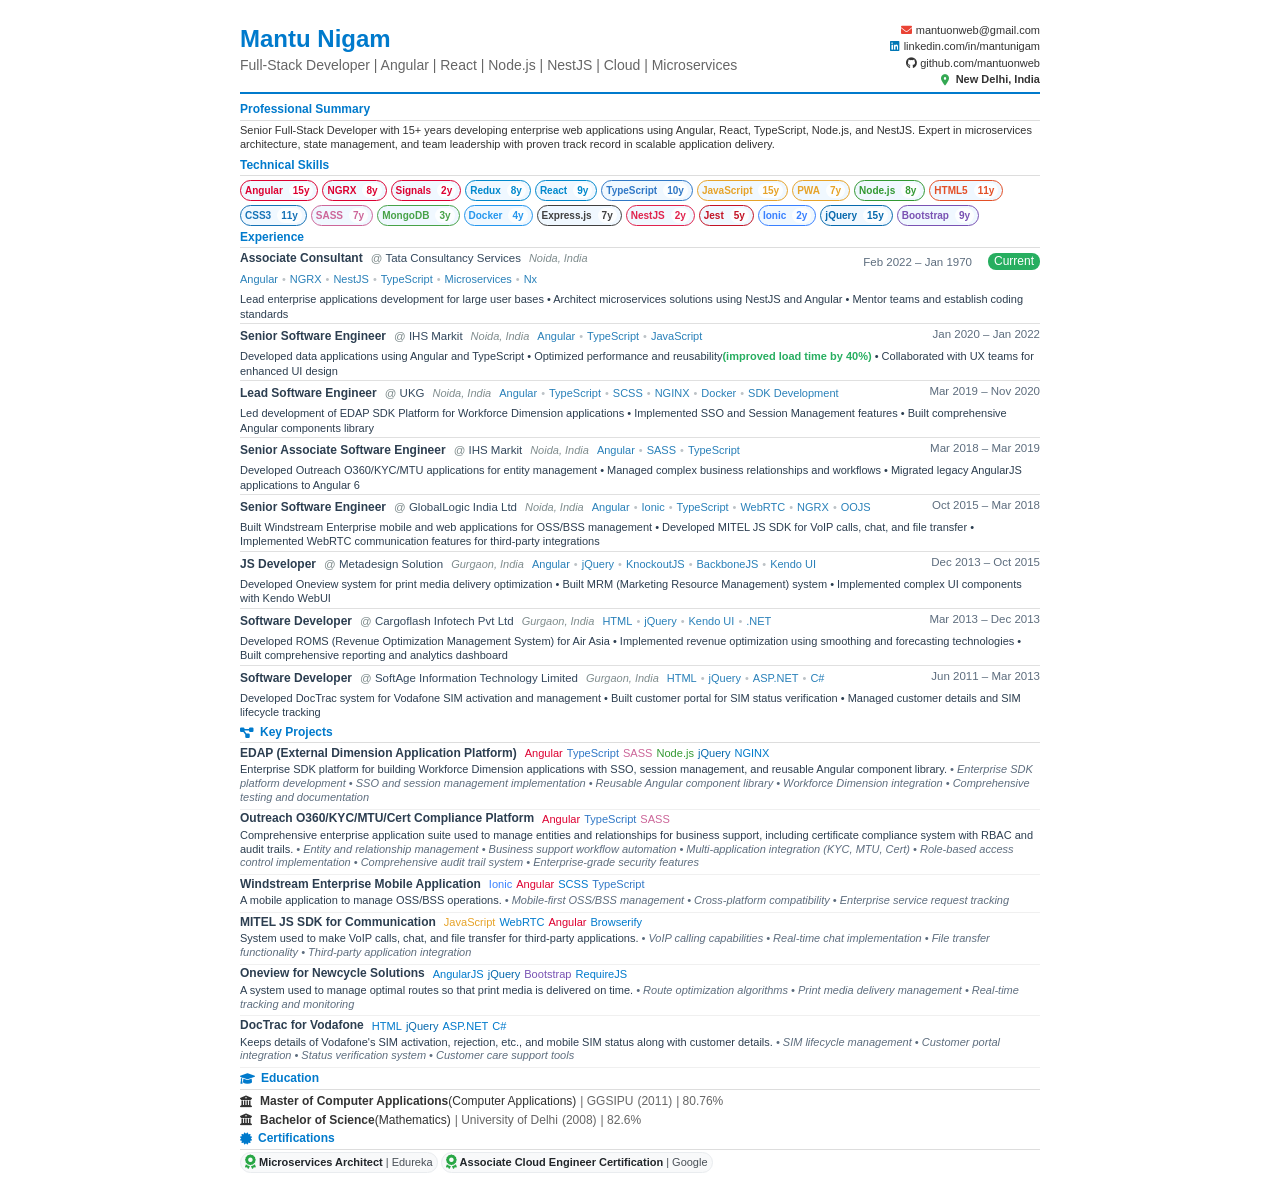
==== index.html @ 505b6194 "Auto-generated commit" ====
<!DOCTYPE html>
<html lang="en" data-beasties-container>
  <head>
    <meta charset="utf-8">
    <title>
      Mantu Nigam - Enterprise Architect | Microservices & Frontend | Angular, React, NestJS
    </title>
    <base href="https://mantu-nigam.github.io/">
    <meta name="google-site-verification" content="04dO-sI6pB9w-13DrKKx5FzjYPFMY8GmY4HK6dBEk_s">
    <meta name="viewport" content="width=device-width, initial-scale=1">

    <!-- SEO Meta Tags -->
    <meta name="description" content="Mantu Nigam - Senior Full Stack Developer with 10+ years experience. Expert in Angular, React, Node.js, TypeScript, NestJS, Microservices. Associate Consultant at TCS. Specialized in enterprise applications, SDK development, WebRTC, NGRX. Available for consulting opportunities in New Delhi, India.">
    <meta name="keywords" content="Mantu Nigam, Senior Full Stack Developer, Angular Expert, React Developer, Node.js Specialist, TypeScript Developer, NestJS Developer, Microservices Architect, Frontend Developer, Backend Developer, JavaScript Expert, NGRX, WebRTC, SDK Development, TCS Associate Consultant, IHS Markit, UKG, GlobalLogic, Enterprise Applications, Ionic Developer, SASS, SCSS, MongoDB, Docker, Jest Testing, Bootstrap, jQuery, HTML5, CSS3, Software Engineer, Web Developer, Mobile Developer, UI/UX Developer, New Delhi Developer, India Software Developer, Angular Consultant, React Consultant, Node.js Consultant, Remote Developer, Technical Lead, Team Lead, Mentor, Code Review, Agile Development, Scrum, DevOps, CI/CD, Git, GitHub, Portfolio, Resume, Software Architecture, System Design, API Development, RESTful Services, Progressive Web Apps, PWA, Single Page Applications, SPA, Responsive Design, Performance Optimization, Code Quality, Best Practices, Clean Code, SOLID Principles, Design Patterns, Component Architecture, Nx Monorepo, Webpack, npm, yarn, Open Source Contributor, Technical Writer, Career Opportunities, Job Search, Recruitment, Software Development Services, Consulting Services, Training, Mentoring, Technical Interview, Coding Interview, Algorithm, Data Structures, Problem Solving, Google Cloud, AWS, Azure, Cloud Computing, Serverless, Kubernetes, Docker Compose, Jenkins, GitHub Actions, Continuous Integration, Continuous Deployment, Monitoring, Authentication, Authorization, OAuth, JWT, Session Management, RBAC, Security, GDPR, Accessibility, WCAG, SEO, Web Analytics, Google Analytics, Social Media Integration, Real-time Communication, Socket.io, WebSocket, Push Notifications, Service Workers, Caching Strategies, Database Optimization, Technical Documentation, API Documentation, Testing, Unit Testing, Integration Testing, End-to-End Testing, Test-Driven Development, TDD, Quality Assurance, QA, Project Management, Agile Methodologies, Kanban, Sprint Planning, Version Control, Branching Strategies, Git Flow, User Experience, UX, User Interface, UI, Wireframing, Prototyping, Design Systems, Component Libraries, Storybook, Figma, Digital Marketing, E-commerce, CRM, Business Intelligence, Data Analytics, Data Visualization, Dashboards, Machine Learning, AI, Artificial Intelligence, Natural Language Processing, Computer Vision, Big Data, Redis, Elasticsearch, GraphQL, Apollo, REST API, JSON, Microservices Architecture, Event-Driven Architecture, Domain-Driven Design, DDD, Clean Architecture, Repository Pattern, Observer Pattern, MVC, MVVM, Reactive Programming, RxJS, Async/Await, Promises, Concurrency, Performance Monitoring, Error Tracking, Logging, Load Balancing, Scalability, High Availability, Backup, Recovery, Database Design, SQL, NoSQL, MySQL, PostgreSQL, MongoDB, Firebase, Prisma, TypeORM, Email Integration, Payment Gateway Integration, Third-party API Integration, File Upload, Image Processing, Streaming, CDN, Edge Computing, Mobile Development, iOS Development, Android Development, React Native, Flutter, Cross-platform Development, PWA Development, Offline Support, Local Storage, IndexedDB, Web Workers, WebAssembly, 3D Graphics, Animation, Canvas, SVG, Chart.js, D3.js, CMS, WordPress, Headless CMS, JAMstack, Static Site Generator, Next.js, Gatsby, Netlify, Vercel, GitHub Pages, Domain Management, SSL Certificate, Email Hosting, Customer Support, Chatbot, Form Builder, Landing Page, A/B Testing, Conversion Optimization, Google Optimize, User Testing, Information Architecture, Brand Guidelines, Typography, Icon Design, Adobe Creative Suite, Photoshop, Illustrator, Sketch, Design Handoff, CSS Grid, Flexbox, Styled Components, Tailwind CSS, Material-UI, Ant Design, Bootstrap, Foundation, React Router, Angular Router, Navigation, Pagination, Lazy Loading, Code Splitting, Bundle Optimization, Web Vitals, Lighthouse, PageSpeed Insights, Performance Budget, Google Tag Manager, Conversion Tracking, Search Engine Optimization, On-page SEO, Technical SEO, Schema Markup, Structured Data, Open Graph, Meta Tags, Keyword Research, Google Search Console, Site Audit, Competitor Analysis, Business Analysis, Project Planning, Risk Management, Agile Methodologies, Test Automation, Selenium, Cypress, Code Coverage, Technical Debt, Refactoring, Linting, ESLint, Prettier, Documentation, Wiki, Tutorial, Stack Overflow, GitHub Issues, Feature Request, Requirements Analysis, System Requirements, Performance Requirements, Security Requirements, Compliance, Enterprise Architecture, Solution Architecture, Software Architecture, Infrastructure Architecture, Cloud Architecture, Integration Architecture, Serverless Architecture, Service-Oriented Architecture, Component-Based Architecture, Event-Driven Programming, Functional Programming, Object-Oriented Programming, Declarative Programming, Reactive Programming, Multi-threading, Event Loop, Data Pipeline, ETL, Data Migration, Blue-Green Deployment, Canary Deployment, Feature Toggle, Circuit Breaker, Error Handling, Structured Logging, Application Performance Monitoring, Infrastructure Monitoring, Security Monitoring, Vulnerability Scanning, Code Security, OWASP, Cross-Site Scripting, SQL Injection, Encryption, Certificate Management, SSL/TLS, HTTPS, Single Sign-On, SSO, Multi-Factor Authentication, Rate Limiting, Firewall, Identity Management, Access Control, Data Privacy, Data Protection, Audit Trail, Compliance Framework, Business Continuity, Disaster Recovery, Capacity Planning, Resource Management, Cost Optimization, Budget Planning, ROI, Project Management, Timeline Management, Change Management, Release Management, Environment Management, Infrastructure Management, Cloud Management, Multi-cloud, Hybrid Cloud, IoT, Internet of Things, Embedded Systems, Cross-platform Mobile Development, Mobile-first Design, Responsive Web Design, Touch Events, GPS, Location Services, Camera Integration, Real-time Updates, Polling, Server-Sent Events, Message Queue, Pub/Sub, Distributed Systems, Concurrent Programming, Asynchronous Programming, Thread Safety, Memory Management, Garbage Collection, Performance Tuning, Query Optimization, Database Indexing, Caching, Redis Cache, Load Testing, Stress Testing, Security Testing, Usability Testing, Accessibility Testing, Cross-browser Testing, Mobile Testing, API Testing, Exploratory Testing, Bug Tracking, Issue Management, Code Review, Pair Programming, Code Quality, Coding Standards, Version Control, Semantic Versioning, Changelog, Technical Writing, User Documentation, Developer Documentation, Knowledge Base, FAQ, Troubleshooting, Migration Guide, Installation Guide, Configuration Guide, Deployment Guide, Customer Support, Technical Support, Community Support, User Feedback, Product Feedback, Case Study, Success Story, User Story, Agile Development, Scrum Master, Product Owner, Business Analyst, Technical Analyst, System Analyst, Database Administrator, DevOps Engineer, Site Reliability Engineer, Platform Engineer, Cloud Engineer, Security Engineer, Quality Assurance Engineer, Test Engineer, Automation Engineer, Performance Engineer, Data Engineer, Machine Learning Engineer, AI Engineer, Research and Development, Innovation, Technology Leadership, Team Management, Stakeholder Management, Client Management, Vendor Management, Partnership Management, Business Development, Sales Engineering, Pre-sales Support, Post-sales Support, Training and Development, Knowledge Transfer, Mentorship, Career Development, Professional Development, Certification, Continuous Learning, Industry Trends, Technology Trends, Market Analysis, Competitive Analysis, Product Strategy, Technology Strategy, Digital Transformation, Business Process Improvement, Workflow Optimization, Automation, Process Automation, Business Intelligence, Data-Driven Decision Making, Analytics, Reporting, KPI Tracking, Performance Metrics, Success Metrics, ROI Measurement, Cost-Benefit Analysis, Risk Assessment, Mitigation Strategies, Contingency Planning, Crisis Management, Communication Skills, Presentation Skills, Documentation Skills, Problem-Solving Skills, Analytical Skills, Critical Thinking, Creative Thinking, Innovation, Leadership, Teamwork, Collaboration, Cross-functional Collaboration, Remote Work, Distributed Teams, Global Teams, Cultural Awareness, Diversity and Inclusion, Work-Life Balance, Time Management, Priority Management, Stress Management, Adaptability, Flexibility, Resilience, Continuous Improvement, Learning Agility, Growth Mindset, Customer Focus, Quality Focus, Results-Oriented, Detail-Oriented, Goal-Oriented, Self-Motivated, Proactive, Initiative, Accountability, Reliability, Integrity, Professionalism, Ethics, Confidentiality, Trust, Respect, Empathy, Emotional Intelligence, Interpersonal Skills, Networking, Relationship Building, Influence, Negotiation, Conflict Resolution, Decision Making, Strategic Thinking, Visionary, Forward-Thinking, Innovative, Creative, Resourceful, Efficient, Productive, Organized, Systematic, Methodical, Thorough, Accurate, Precise, Consistent, Dependable, Trustworthy, Honest, Transparent, Open-Minded, Curious, Inquisitive, Eager to Learn, Passionate, Enthusiastic, Energetic, Positive, Optimistic, Confident, Assertive, Decisive, Determined, Persistent, Perseverant, Patient, Calm, Composed, Professional, Mature, Experienced, Knowledgeable, Skilled, Competent, Qualified, Certified, Expert, Specialist, Authority, Thought Leader, Influencer, Mentor, Coach, Trainer, Educator, Speaker, Writer, Blogger, Content Creator, Community Builder, Open Source Contributor, Volunteer, Philanthropist, Social Responsibility, Environmental Responsibility, Sustainability, Green Technology, Clean Energy, Renewable Energy, Carbon Footprint, Climate Change, Social Impact, Positive Impact, Value Creation, Innovation, Disruption, Transformation, Evolution, Progress, Advancement, Development, Growth, Success, Achievement, Excellence, Quality, Performance, Efficiency, Effectiveness, Optimization, Improvement, Enhancement, Upgrade, Modernization, Digital Transformation, Technology Adoption, Change Management, Organizational Change, Cultural Change, Mindset Change, Behavioral Change, Skill Development, Capability Building, Capacity Building, Knowledge Management, Information Management, Data Management, Content Management, Document Management, Version Control, Configuration Management, Asset Management, Resource Management, Project Management, Program Management, Portfolio Management, Strategic Management, Operations Management, Process Management, Quality Management, Risk Management, Security Management, Compliance Management, Governance, Leadership, Management, Administration, Coordination, Organization, Planning, Execution, Monitoring, Control, Evaluation, Assessment, Review, Audit, Inspection, Verification, Validation, Testing, Quality Assurance, Quality Control, Continuous Improvement, Best Practices, Standards, Guidelines, Policies, Procedures, Processes, Workflows, Methodologies, Frameworks, Models, Patterns, Principles, Concepts, Theories, Practices, Techniques, Methods, Tools, Technologies, Platforms, Systems, Applications, Software, Hardware, Infrastructure, Architecture, Design, Development, Implementation, Deployment, Maintenance, Support, Operations, Services, Solutions, Products, Features, Functions, Capabilities, Benefits, Value, Impact, Results, Outcomes, Deliverables, Milestones, Goals, Objectives, Targets, Metrics, KPIs, Success Criteria, Requirements, Specifications, Standards, Guidelines, Best Practices, Lessons Learned, Knowledge Base, Documentation, Training Materials, User Guides, Technical Manuals, Reference Materials, Resources, Assets, Intellectual Property, Patents, Trademarks, Copyrights, Trade Secrets, Confidential Information, Proprietary Information, Competitive Advantage, Market Position, Brand Recognition, Reputation, Credibility, Trust, Reliability, Quality, Performance, Innovation, Differentiation, Unique Value Proposition, Competitive Edge, Market Leadership, Industry Expertise, Domain Knowledge, Subject Matter Expertise, Technical Expertise, Functional Expertise, Business Expertise, Cross-Functional Knowledge, Multi-Disciplinary Skills, Versatility, Adaptability, Flexibility, Agility, Responsiveness, Scalability, Extensibility, Maintainability, Sustainability, Reliability, Availability, Performance, Security, Usability, Accessibility, Compatibility, Interoperability, Portability, Reusability, Modularity, Simplicity, Clarity, Consistency, Coherence, Completeness, Correctness, Accuracy, Precision, Efficiency, Effectiveness, Optimization, Quality, Excellence, Perfection, Mastery, Expertise, Proficiency, Competency, Skill, Talent, Ability, Capability, Capacity, Potential, Opportunity, Possibility, Prospect, Future, Vision, Mission, Purpose, Goal, Objective, Target, Ambition, Aspiration, Dream, Hope, Expectation, Desire, Want, Need, Requirement, Demand, Request, Wish, Preference, Choice, Option, Alternative, Solution, Answer, Response, Reaction, Action, Activity, Task, Job, Work, Project, Assignment, Responsibility, Duty, Obligation, Commitment, Promise, Agreement, Contract, Deal, Partnership, Collaboration, Cooperation, Alliance, Relationship, Connection, Network, Community, Ecosystem, Environment, Context, Situation, Circumstance, Condition, State, Status, Position, Role, Function, Responsibility, Authority, Power, Influence, Impact, Effect, Consequence, Result, Outcome, Output, Product, Service, Solution, Value, Benefit, Advantage, Gain, Profit, Return, Reward, Recognition, Appreciation, Acknowledgment, Credit, Honor, Respect, Admiration, Praise, Compliment, Feedback, Review, Rating, Score, Grade, Mark, Level, Rank, Position, Standing, Reputation, Image, Perception, Opinion, View, Perspective, Viewpoint, Standpoint, Angle, Approach, Method, Way, Manner, Style, Technique, Strategy, Tactic, Plan, Scheme, Design, Blueprint, Framework, Model, Template, Pattern, Structure, Organization, System, Process, Procedure, Protocol, Standard, Guideline, Rule, Regulation, Policy, Law, Principle, Concept, Idea, Thought, Notion, Theory, Hypothesis, Assumption, Belief, Opinion, View, Perspective, Philosophy, Ideology, Mindset, Attitude, Approach, Orientation, Focus, Direction, Path, Route, Journey, Destination, Goal, Target, Objective, Purpose, Mission, Vision, Dream, Aspiration, Ambition, Hope, Expectation, Desire, Want, Need, Requirement, Demand, Request, Wish, Preference, Choice, Option, Alternative, Possibility, Opportunity, Chance, Prospect, Potential, Capability, Capacity, Ability, Skill, Talent, Gift, Strength, Asset, Resource, Tool, Instrument, Device, Equipment, Technology, Platform, System, Application, Software, Program, Code, Script, Algorithm, Logic, Function, Method, Procedure, Process, Workflow, Pipeline, Framework, Library, Module, Component, Element, Part, Piece, Section, Segment, Fragment, Portion, Share, Percentage, Ratio, Proportion, Rate, Speed, Pace, Tempo, Rhythm, Frequency, Interval, Duration, Time, Period, Phase, Stage, Step, Level, Degree, Extent, Scope, Range, Scale, Size, Magnitude, Volume, Quantity, Amount, Number, Count, Total, Sum, Aggregate, Collection, Set, Group, Category, Class, Type, Kind, Sort, Variety, Diversity, Difference, Distinction, Contrast, Comparison, Similarity, Likeness, Resemblance, Analogy, Metaphor, Example, Instance, Case, Scenario, Situation, Context, Environment, Setting, Background, History, Past, Present, Future, Timeline, Schedule, Plan, Agenda, Calendar, Date, Time, Moment, Instant, Point, Milestone, Event, Occurrence, Incident, Happening, Activity, Action, Task, Job, Work, Project, Assignment, Mission, Quest, Challenge, Problem, Issue, Difficulty, Obstacle, Barrier, Hurdle, Impediment, Constraint, Limitation, Restriction, Boundary, Border, Edge, Limit, Threshold, Ceiling, Floor, Minimum, Maximum, Optimum, Ideal, Perfect, Best, Excellent, Outstanding, Superior, Premium, High-Quality, Top-Notch, First-Class, World-Class, Industry-Leading, Market-Leading, Award-Winning, Recognized, Certified, Accredited, Approved, Endorsed, Recommended, Trusted, Reliable, Dependable, Consistent, Stable, Solid, Strong, Robust, Durable, Long-Lasting, Sustainable, Scalable, Flexible, Adaptable, Versatile, Multi-Purpose, All-in-One, Comprehensive, Complete, Full-Featured, Rich, Powerful, Advanced, Sophisticated, Cutting-Edge, State-of-the-Art, Latest, Modern, Contemporary, Current, Up-to-Date, Fresh, New, Novel, Innovative, Creative, Original, Unique, Distinctive, Special, Exceptional, Extraordinary, Remarkable, Notable, Significant, Important, Valuable, Useful, Beneficial, Advantageous, Profitable, Worthwhile, Meaningful, Relevant, Applicable, Practical, Functional, Operational, Working, Active, Live, Real, Actual, Genuine, Authentic, True, Accurate, Correct, Right, Proper, Appropriate, Suitable, Fitting, Matching, Compatible, Consistent, Coherent, Logical, Rational, Reasonable, Sensible, Practical, Realistic, Feasible, Viable, Achievable, Attainable, Reachable, Accessible, Available, Ready, Prepared, Equipped, Qualified, Capable, Competent, Skilled, Experienced, Knowledgeable, Expert, Professional, Certified, Licensed, Authorized, Approved, Validated, Verified, Tested, Proven, Established, Recognized, Acknowledged, Accepted, Adopted, Implemented, Deployed, Operational, Functional, Working, Effective, Efficient, Productive, Successful, Profitable, Valuable, Beneficial, Positive, Good, Great, Excellent, Outstanding, Superior, Premium, High-Quality, Top-Tier, First-Rate, World-Class, Industry-Best, Market-Leading, Award-Winning, Recognized, Celebrated, Acclaimed, Praised, Recommended, Endorsed, Trusted, Reliable, Dependable, Consistent, Stable, Secure, Safe, Protected, Guaranteed, Assured, Confident, Certain, Sure, Definite, Clear, Obvious, Evident, Apparent, Visible, Transparent, Open, Honest, Straightforward, Direct, Simple, Easy, User-Friendly, Intuitive, Natural, Smooth, Seamless, Effortless, Convenient, Comfortable, Pleasant, Enjoyable, Satisfying, Rewarding, Fulfilling, Meaningful, Purposeful, Impactful, Influential, Powerful, Strong, Effective, Successful, Winning, Victorious, Triumphant, Accomplished, Achieved, Completed, Finished, Done, Ready, Available, Accessible, Reachable, Obtainable, Achievable, Attainable, Possible, Feasible, Viable, Realistic, Practical, Sensible, Reasonable, Logical, Rational, Sound, Valid, Legitimate, Justified, Warranted, Deserved, Earned, Merited, Worthy, Valuable, Precious, Important, Significant, Meaningful, Relevant, Applicable, Useful, Beneficial, Advantageous, Favorable, Positive, Good, Great, Excellent, Outstanding, Exceptional, Extraordinary, Remarkable, Amazing, Incredible, Fantastic, Wonderful, Marvelous, Superb, Magnificent, Brilliant, Genius, Masterful, Expert, Professional, Skilled, Talented, Gifted, Capable, Competent, Qualified, Experienced, Knowledgeable, Wise, Smart, Intelligent, Clever, Bright, Sharp, Quick, Fast, Efficient, Effective, Productive, Successful, Profitable, Valuable, Beneficial, Positive, Optimistic, Confident, Determined, Motivated, Driven, Passionate, Enthusiastic, Energetic, Dynamic, Proactive, Initiative, Leadership, Vision, Innovation, Creativity, Problem-Solving, Critical-Thinking, Analytical, Strategic, Tactical, Operational, Technical, Functional, Business, Commercial, Financial, Economic, Social, Cultural, Environmental, Sustainable, Responsible, Ethical, Moral, Legal, Compliant, Regulatory, Standards-Based, Best-Practice, Quality-Focused, Customer-Centric, User-Focused, Results-Oriented, Goal-Driven, Performance-Based, Metrics-Driven, Data-Driven, Evidence-Based, Research-Based, Science-Based, Technology-Enabled, Digital, Online, Web-Based, Cloud-Based, Mobile-Friendly, Responsive, Adaptive, Flexible, Scalable, Extensible, Modular, Component-Based, Service-Oriented, API-First, Microservices, Serverless, Event-Driven, Real-Time, High-Performance, High-Availability, Fault-Tolerant, Resilient, Secure, Safe, Reliable, Stable, Consistent, Predictable, Maintainable, Supportable, Documentable, Testable, Deployable, Monitorable, Observable, Measurable, Trackable, Auditable, Compliant, Governed, Managed, Controlled, Optimized, Improved, Enhanced, Upgraded, Modernized, Transformed, Evolved, Advanced, Progressive, Forward-Thinking, Future-Ready, Next-Generation, Cutting-Edge, State-of-the-Art, Industry-Leading, Market-Leading, World-Class, Premium, Enterprise-Grade, Production-Ready, Commercial-Grade, Professional, Business-Critical, Mission-Critical, Strategic, Important, Valuable, High-Impact, High-Value, High-ROI, Cost-Effective, Efficient, Optimized, Streamlined, Simplified, Automated, Intelligent, Smart, Adaptive, Learning, Self-Improving, Self-Healing, Self-Managing, Autonomous, Independent, Standalone, Integrated, Interoperable, Compatible, Standards-Compliant, Open-Source, Proprietary, Custom, Tailored, Personalized, Customizable, Configurable, Flexible, Adaptable, Extensible, Scalable, Portable, Cross-Platform, Multi-Platform, Universal, Global, International, Localized, Regionalized, Culturally-Aware, Accessible, Inclusive, Diverse, Equitable, Fair, Just, Ethical, Responsible, Sustainable, Green, Eco-Friendly, Carbon-Neutral, Renewable, Clean, Safe, Healthy, Beneficial, Positive, Good, Right, Correct, Proper, Appropriate, Suitable, Fitting, Relevant, Applicable, Useful, Practical, Functional, Operational, Effective, Efficient, Productive, Successful, Profitable, Valuable, Worthwhile, Meaningful, Significant, Important, Critical, Essential, Necessary, Required, Mandatory, Obligatory, Compulsory, Expected, Desired, Wanted, Needed, Requested, Demanded, Sought, Pursued, Targeted, Focused, Concentrated, Dedicated, Committed, Devoted, Loyal, Faithful, Trustworthy, Reliable, Dependable, Consistent, Stable, Steady, Solid, Strong, Robust, Durable, Long-Lasting, Permanent, Enduring, Lasting, Persistent, Continuous, Ongoing, Sustained, Maintained, Supported, Backed, Guaranteed, Assured, Promised, Committed, Pledged, Vowed, Sworn, Bound, Obligated, Responsible, Accountable, Liable, Answerable, Culpable, Guilty, Innocent, Clean, Pure, Clear, Transparent, Open, Honest, Truthful, Sincere, Genuine, Authentic, Real, Actual, Factual, Accurate, Correct, Right, Proper, Appropriate, Suitable, Fitting, Matching, Compatible, Consistent, Coherent, Logical, Rational, Reasonable, Sensible, Practical, Realistic, Feasible, Viable, Achievable, Attainable, Possible, Probable, Likely, Expected, Anticipated, Predicted, Forecasted, Projected, Estimated, Calculated, Measured, Quantified, Qualified, Assessed, Evaluated, Analyzed, Examined, Investigated, Researched, Studied, Explored, Discovered, Found, Identified, Recognized, Acknowledged, Accepted, Approved, Endorsed, Recommended, Suggested, Proposed, Offered, Presented, Submitted, Delivered, Provided, Supplied, Furnished, Equipped, Prepared, Ready, Available, Accessible, Reachable, Obtainable, Achievable, Attainable, Possible, Feasible, Viable, Realistic, Practical, Sensible, Reasonable, Logical, Rational, Sound, Valid, Legitimate, Justified, Warranted, Deserved, Earned, Merited, Worthy, Valuable, Precious, Important, Significant, Meaningful, Relevant, Applicable, Useful, Beneficial, Advantageous, Favorable, Positive, Good, Great, Excellent, Outstanding, Superior, Premium, High-Quality, Top-Notch, First-Class, World-Class, Industry-Leading, Market-Leading, Award-Winning, Recognized, Certified, Accredited, Approved, Endorsed, Recommended, Trusted, Reliable, Dependable, Consistent, Stable, Solid, Strong, Robust, Durable, Long-Lasting, Sustainable, Scalable, Flexible, Adaptable, Versatile, Multi-Purpose, All-in-One, Comprehensive, Complete, Full-Featured, Rich, Powerful, Advanced, Sophisticated, Cutting-Edge, State-of-the-Art, Latest, Modern, Contemporary, Current, Up-to-Date, Fresh, New, Novel, Innovative, Creative, Original, Unique, Distinctive, Special, Exceptional, Extraordinary, Remarkable, Notable, Significant, Important, Valuable, Useful, Beneficial, Advantageous, Profitable, Worthwhile, Meaningful, Relevant, Applicable, Practical, Functional, Operational, Working, Active, Live, Real, Actual, Genuine, Authentic, True, Accurate, Correct, Right, Proper, Appropriate, Suitable, Fitting, Matching, Compatible, Consistent, Coherent, Logical, Rational, Reasonable, Sensible, Practical, Realistic, Feasible, Viable, Achievable, Attainable, Reachable, Accessible, Available, Ready, Prepared, Equipped, Qualified, Capable, Competent, Skilled, Experienced, Knowledgeable, Expert, Professional, Certified, Licensed, Authorized, Approved, Validated, Verified, Tested, Proven, Established, Recognized, Acknowledged, Accepted, Adopted, Implemented, Deployed, Operational, Functional, Working, Effective, Efficient, Productive, Successful, Profitable, Valuable, Beneficial, Positive, Good, Great, Excellent, Outstanding, Superior, Premium, High-Quality, Top-Tier, First-Rate, World-Class, Industry-Best, Market-Leading, Award-Winning">
    <meta name="author" content="Mantu Nigam">
    <meta name="robots" content="index, follow">
    <meta name="language" content="English">
    <meta name="revisit-after" content="7 days">

    <!-- Open Graph Meta Tags for Social Media -->
    <meta property="og:title" content="Mantu Nigam - Senior Full Stack Developer | Angular Expert | React | Node.js">
    <meta property="og:description" content="Senior Full Stack Developer with 10+ years experience. Expert in Angular, React, Node.js, TypeScript, NestJS, Microservices. Associate Consultant at TCS. Available for consulting opportunities.">
    <meta property="og:type" content="profile">
    <meta property="og:url" content="https://mantu-nigam.github.io/">
    <meta property="og:image" content="https://mantu-nigam.github.io/assets/profile-og.jpg">
    <link rel="icon" type="image/svg+xml" href="assets/favicon.svg">
    <meta property="og:image:width" content="1200">
    <meta property="og:image:height" content="630">
    <meta property="og:image:alt" content="Mantu Nigam - Senior Full Stack Developer Portfolio">
    <meta property="og:site_name" content="Mantu Nigam Portfolio">
    <meta property="og:locale" content="en_US">
    <meta property="profile:first_name" content="Mantu">
    <meta property="profile:last_name" content="Nigam">
    <meta property="profile:username" content="mantunigam">

    <!-- Twitter Card Meta Tags -->
    <meta name="twitter:card" content="summary_large_image">
    <meta name="twitter:site" content="@mantunigam">
    <meta name="twitter:creator" content="@mantunigam">
    <meta name="twitter:title" content="Mantu Nigam - Senior Full Stack Developer | Angular Expert | React | Node.js">
    <meta name="twitter:description" content="Senior Full Stack Developer with 10+ years experience. Expert in Angular, React, Node.js, TypeScript, NestJS, Microservices. Associate Consultant at TCS.">
    <meta name="twitter:image" content="https://mantu-nigam.github.io/assets/profile-twitter.jpg">

    <!-- Additional SEO Tags -->
    <meta name="theme-color" content="#2563eb">
    <meta name="msapplication-TileColor" content="#2563eb">
    <meta name="application-name" content="Mantu Nigam - Senior Full Stack Developer">

    <!-- Canonical URL -->
    <link rel="canonical" href="https://mantu-nigam.github.io/">

    <!-- Favicon and Icons -->
    <link rel="icon" type="image/x-icon" href="assets/favicon.ico">
    <link rel="icon" type="image/svg+xml" href="assets/favicon.svg">
    <link rel="icon" type="image/png" sizes="16x16" href="assets/favicon-16x16.png">
    <link rel="icon" type="image/png" sizes="32x32" href="assets/favicon-32x32.png">
    <link rel="icon" type="image/png" sizes="192x192" href="assets/icon-192x192.png">
    <link rel="icon" type="image/png" sizes="512x512" href="assets/icon-512x512.png">
    <link rel="apple-touch-icon" sizes="180x180" href="assets/profile.png">
    <link rel="manifest" href="assets/site.webmanifest">

    <!-- Web App Manifest -->


    <!-- iOS Web App Meta Tags -->
    <meta name="apple-mobile-web-app-capable" content="yes">
    <meta name="apple-mobile-web-app-status-bar-style" content="default">
    <meta name="apple-mobile-web-app-title" content="Mantu Nigam">

    <!-- Windows/Microsoft Meta Tags -->
    <meta name="msapplication-TileImage" content="assets/icon-192x192.png">
    <meta name="msapplication-TileColor" content="#2563eb">
    <meta name="msapplication-config" content="assets/browserconfig.xml">

    <!-- Mobile Web App Meta Tags -->
    <meta name="mobile-web-app-capable" content="yes">
    <meta name="application-name" content="Mantu Nigam Portfolio">

    <!-- Structured Data (JSON-LD) -->
    <script type="application/ld+json">
      {
        "@context": "https://schema.org",
        "@type": "Person",
        "name": "Mantu Nigam",
        "jobTitle": "Software Developer",
        "description": "Experienced Software Developer and Full Stack Engineer",
        "url": "https://mantu-nigam.github.io/",
        "image": "https://mantu-nigam.github.io/assets/profile.png",
        "sameAs": [
          "https://github.com/mantu-nigam",
          "https://linkedin.com/in/mantunigam",
          "https://twitter.com/mantuonweb"
        ],
        "knowsAbout": [
          "Software Development",
          "Web Development",
          "Full Stack Development",
          "JavaScript",
          "TypeScript",
          "Angular",
          "React",
          "Node.js",
          "Python",
          "NestJS",
          "Microservices Architecture",
          "Frontend Development",
          "Backend Development",
          "NGRX",
          "WebRTC",
          "SDK Development",
          "Enterprise Applications",
          "Ionic",
          "MongoDB",
          "Docker",
          "Jest Testing",
          "Bootstrap",
          "HTML5",
          "CSS3",
          "SASS",
          "SCSS",
          "RESTful APIs",
          "Progressive Web Apps",
          "Single Page Applications",
          "Responsive Design",
          "Performance Optimization",
          "Cloud Computing",
          "DevOps",
          "CI/CD",
          "Git",
          "Agile Development",
          "Technical Leadership",
          "Code Review",
          "System Design",
          "Software Architecture"
        ]
      }
    </script>

    <link rel="stylesheet" href="styles.css">
  <style>@media (max-width: 480px){html{font-size:.6rem}}@media (max-width: 600px){html{font-size:.7rem}}@media (max-width: 800px){html{font-size:.75rem}}@media (max-width: 992px){html{font-size:.8rem}}</style><link rel="stylesheet" href="styles-XFKS2IUC.css" media="print" onload="this.media='all'"><noscript><link rel="stylesheet" href="styles-XFKS2IUC.css"></noscript></head>
  <body>
    <app-root></app-root>
    <!-- <link rel="modulepreload" href="chunk.js" /> -->
    <script src="polyfills.js" type="module"></script>
    <script src="main.js" type="module"></script>
    <script>
      // Update base href for localhost
      if (window.location.hostname === 'localhost' || window.location.hostname === '127.0.0.1') {
        const baseTag = document.querySelector('base');
        if (baseTag) {
          baseTag.setAttribute('href', '/');
        }
      }
    </script>
  <link rel="modulepreload" href="chunk-FDERIQAA.js"><script src="polyfills-5CFQRCPP.js" type="module"></script><script src="main-UTFSQOYN.js" type="module"></script></body>
</html>
---- styles-XFKS2IUC.css ----
@media (max-width: 480px){html{font-size:.6rem}}@media (max-width: 600px){html{font-size:.7rem}}@media (max-width: 800px){html{font-size:.75rem}}@media (max-width: 992px){html{font-size:.8rem}}
---- styles-XFKS2IUC.css ----
@media (max-width: 480px){html{font-size:.6rem}}@media (max-width: 600px){html{font-size:.7rem}}@media (max-width: 800px){html{font-size:.75rem}}@media (max-width: 992px){html{font-size:.8rem}}
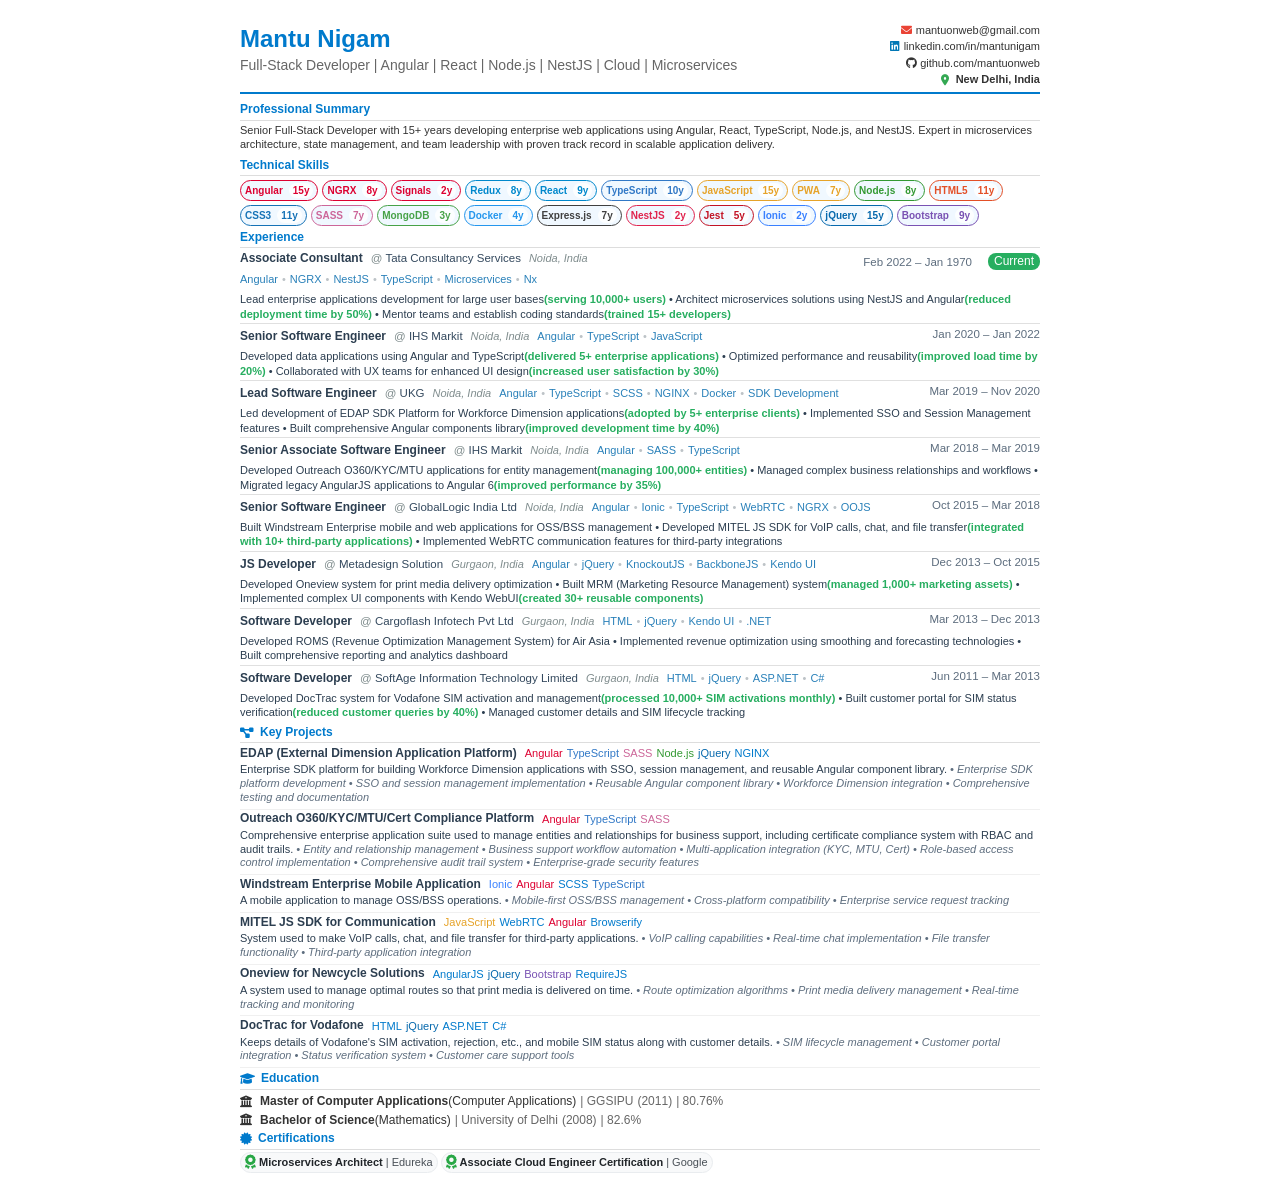
==== commit 0e237222: "Auto-generated commit" ====
--- a/index.html
+++ b/index.html
@@ -152,5 +152,5 @@
         }
       }
     </script>
-  <link rel="modulepreload" href="chunk-FDERIQAA.js"><script src="polyfills-5CFQRCPP.js" type="module"></script><script src="main-UTFSQOYN.js" type="module"></script></body>
+  <link rel="modulepreload" href="chunk-FDERIQAA.js"><script src="polyfills-5CFQRCPP.js" type="module"></script><script src="main-A6I3BYH6.js" type="module"></script></body>
 </html>
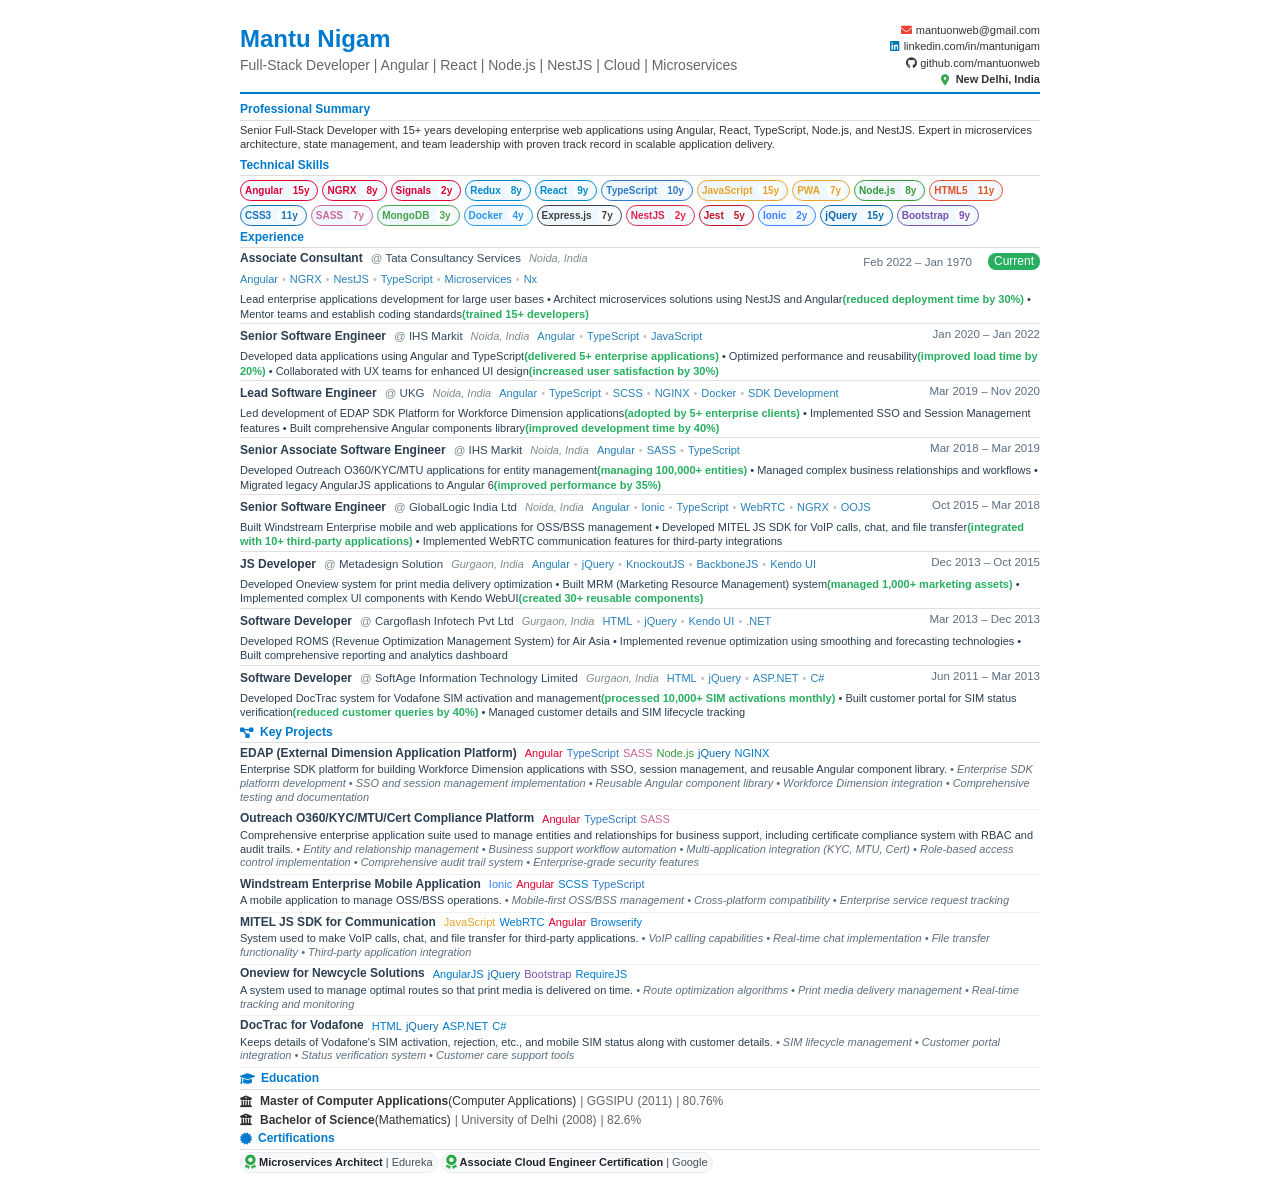
==== commit 68bf1be6: "Auto-generated commit" ====
--- a/index.html
+++ b/index.html
@@ -152,5 +152,5 @@
         }
       }
     </script>
-  <link rel="modulepreload" href="chunk-FDERIQAA.js"><script src="polyfills-5CFQRCPP.js" type="module"></script><script src="main-A6I3BYH6.js" type="module"></script></body>
+  <link rel="modulepreload" href="chunk-FDERIQAA.js"><script src="polyfills-5CFQRCPP.js" type="module"></script><script src="main-4ETE32ER.js" type="module"></script></body>
 </html>
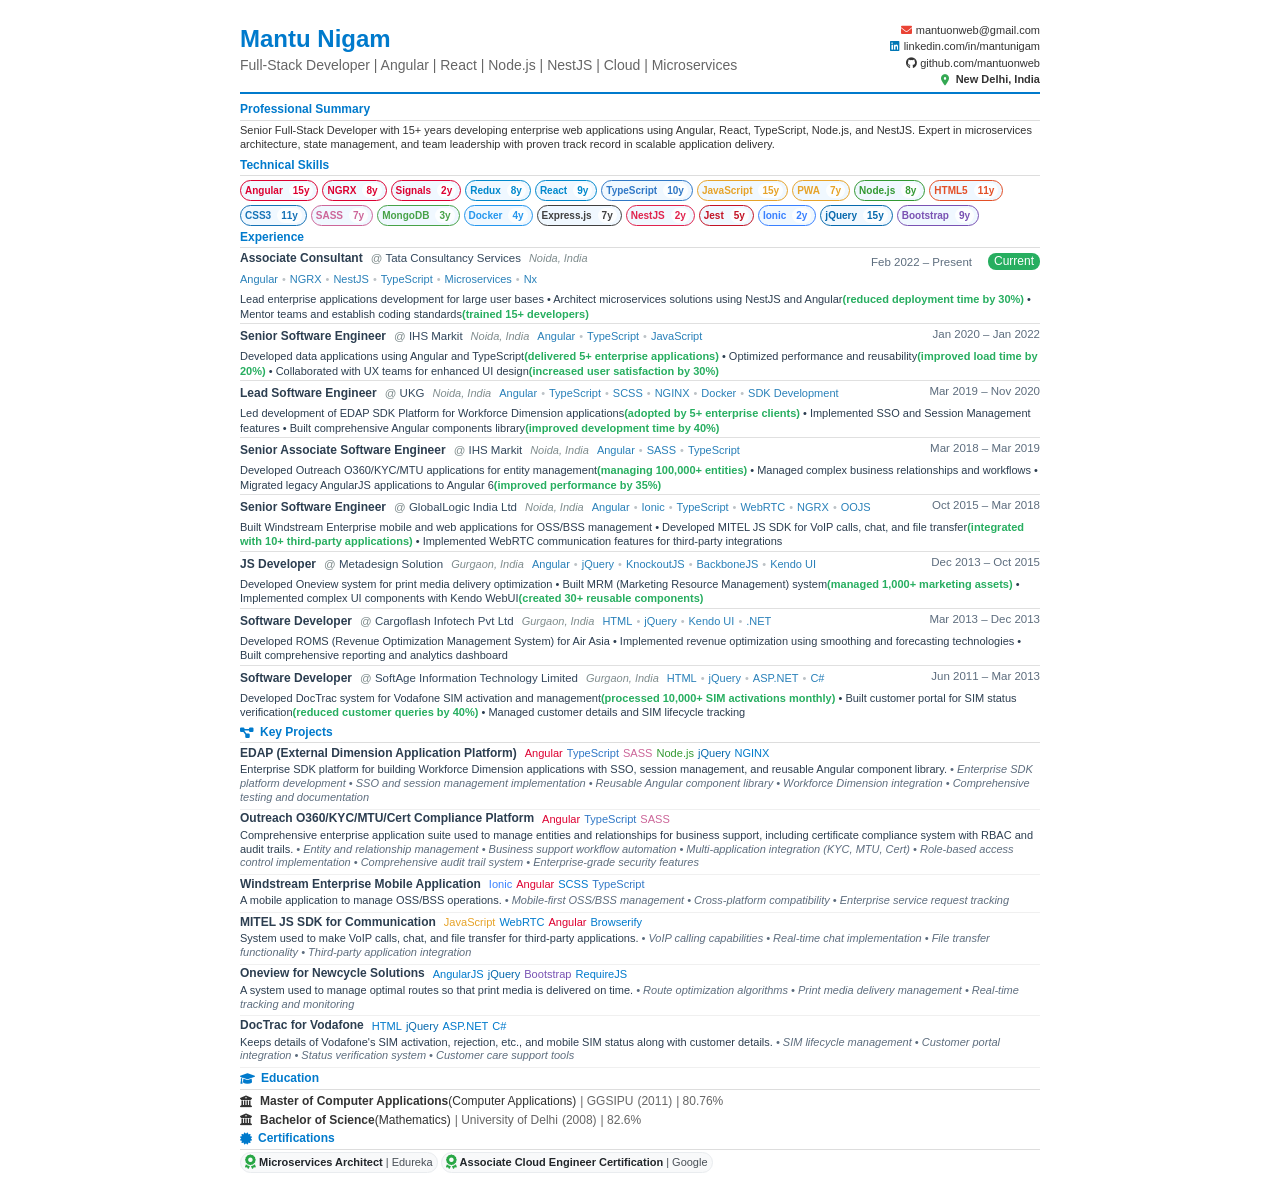
==== commit 8f0c0c1b: "Auto-generated commit" ====
--- a/index.html
+++ b/index.html
@@ -152,5 +152,5 @@
         }
       }
     </script>
-  <link rel="modulepreload" href="chunk-FDERIQAA.js"><script src="polyfills-5CFQRCPP.js" type="module"></script><script src="main-4ETE32ER.js" type="module"></script></body>
+  <link rel="modulepreload" href="chunk-FDERIQAA.js"><script src="polyfills-5CFQRCPP.js" type="module"></script><script src="main-KIO4AYZC.js" type="module"></script></body>
 </html>
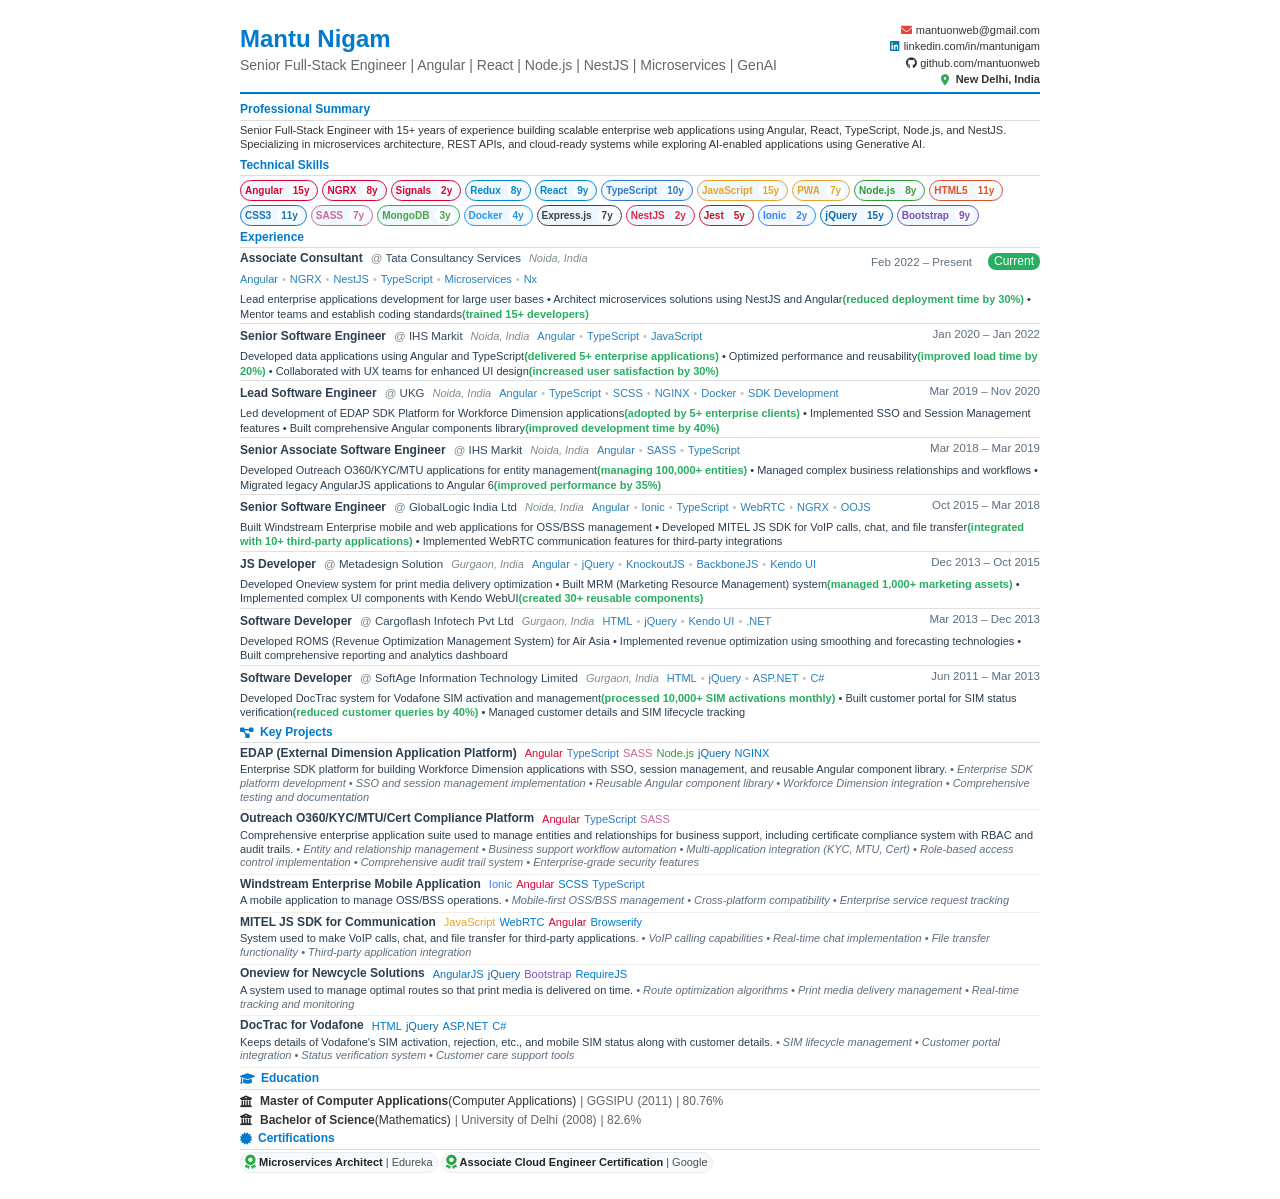
==== commit e41d3675: "Auto-generated commit" ====
--- a/index.html
+++ b/index.html
@@ -152,5 +152,5 @@
         }
       }
     </script>
-  <link rel="modulepreload" href="chunk-FDERIQAA.js"><script src="polyfills-5CFQRCPP.js" type="module"></script><script src="main-KIO4AYZC.js" type="module"></script></body>
+  <link rel="modulepreload" href="chunk-FDERIQAA.js"><script src="polyfills-5CFQRCPP.js" type="module"></script><script src="main-T2FRYEH7.js" type="module"></script></body>
 </html>
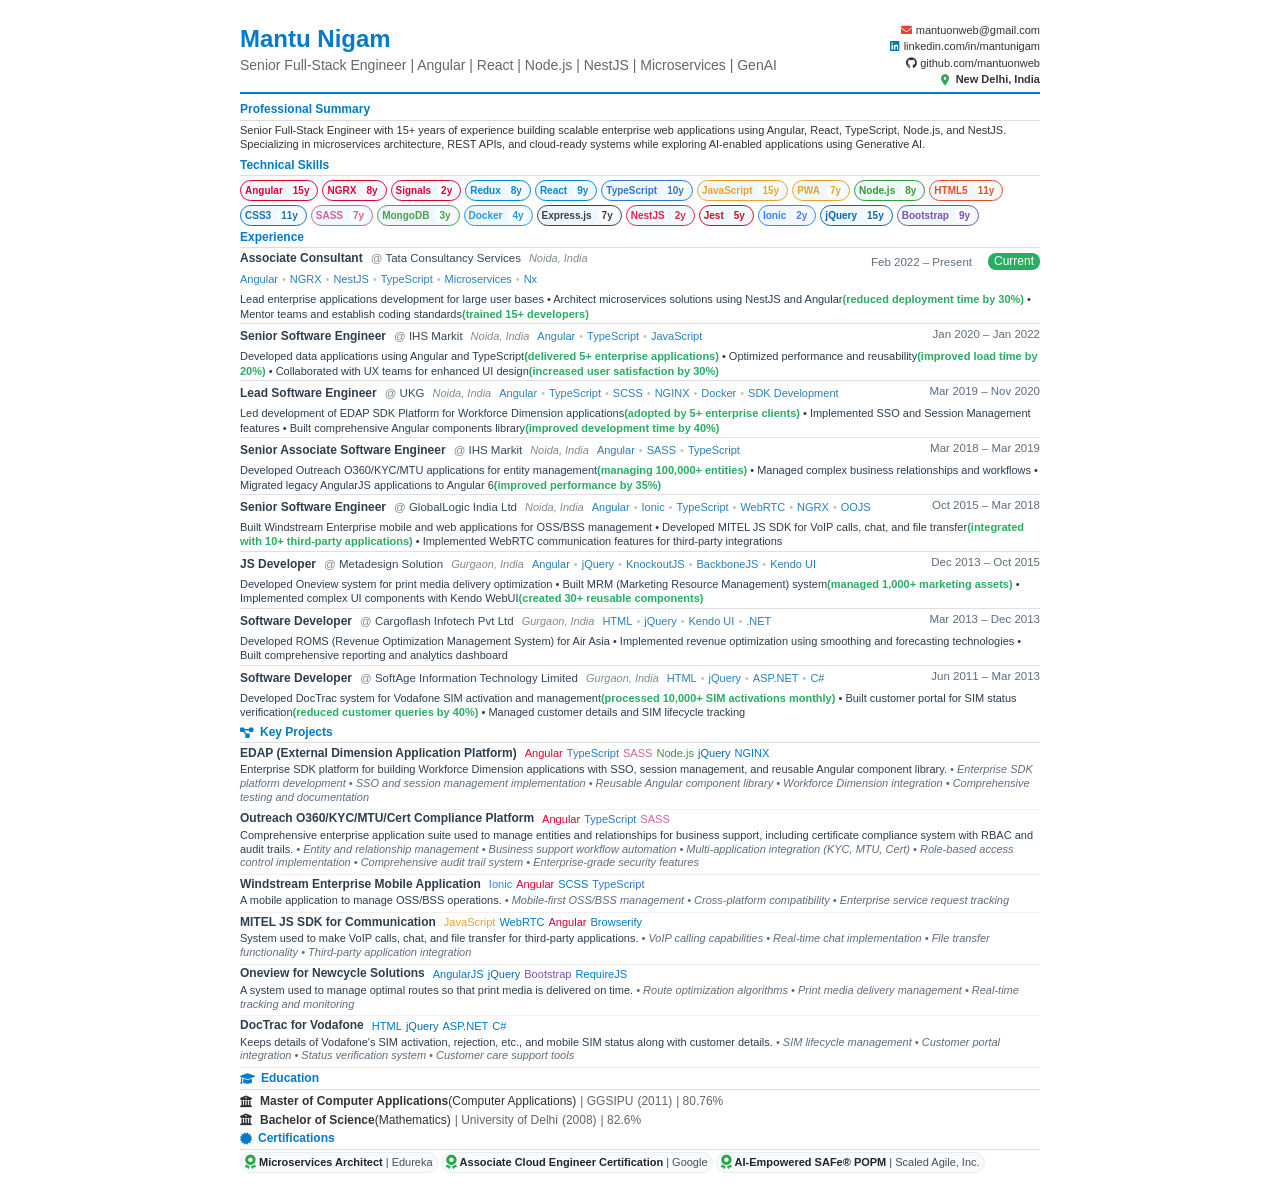
==== commit 698f8b43: "Auto-generated commit" ====
--- a/index.html
+++ b/index.html
@@ -152,5 +152,5 @@
         }
       }
     </script>
-  <link rel="modulepreload" href="chunk-FDERIQAA.js"><script src="polyfills-5CFQRCPP.js" type="module"></script><script src="main-T2FRYEH7.js" type="module"></script></body>
+  <link rel="modulepreload" href="chunk-FDERIQAA.js"><script src="polyfills-5CFQRCPP.js" type="module"></script><script src="main-ZBL5NOMA.js" type="module"></script></body>
 </html>
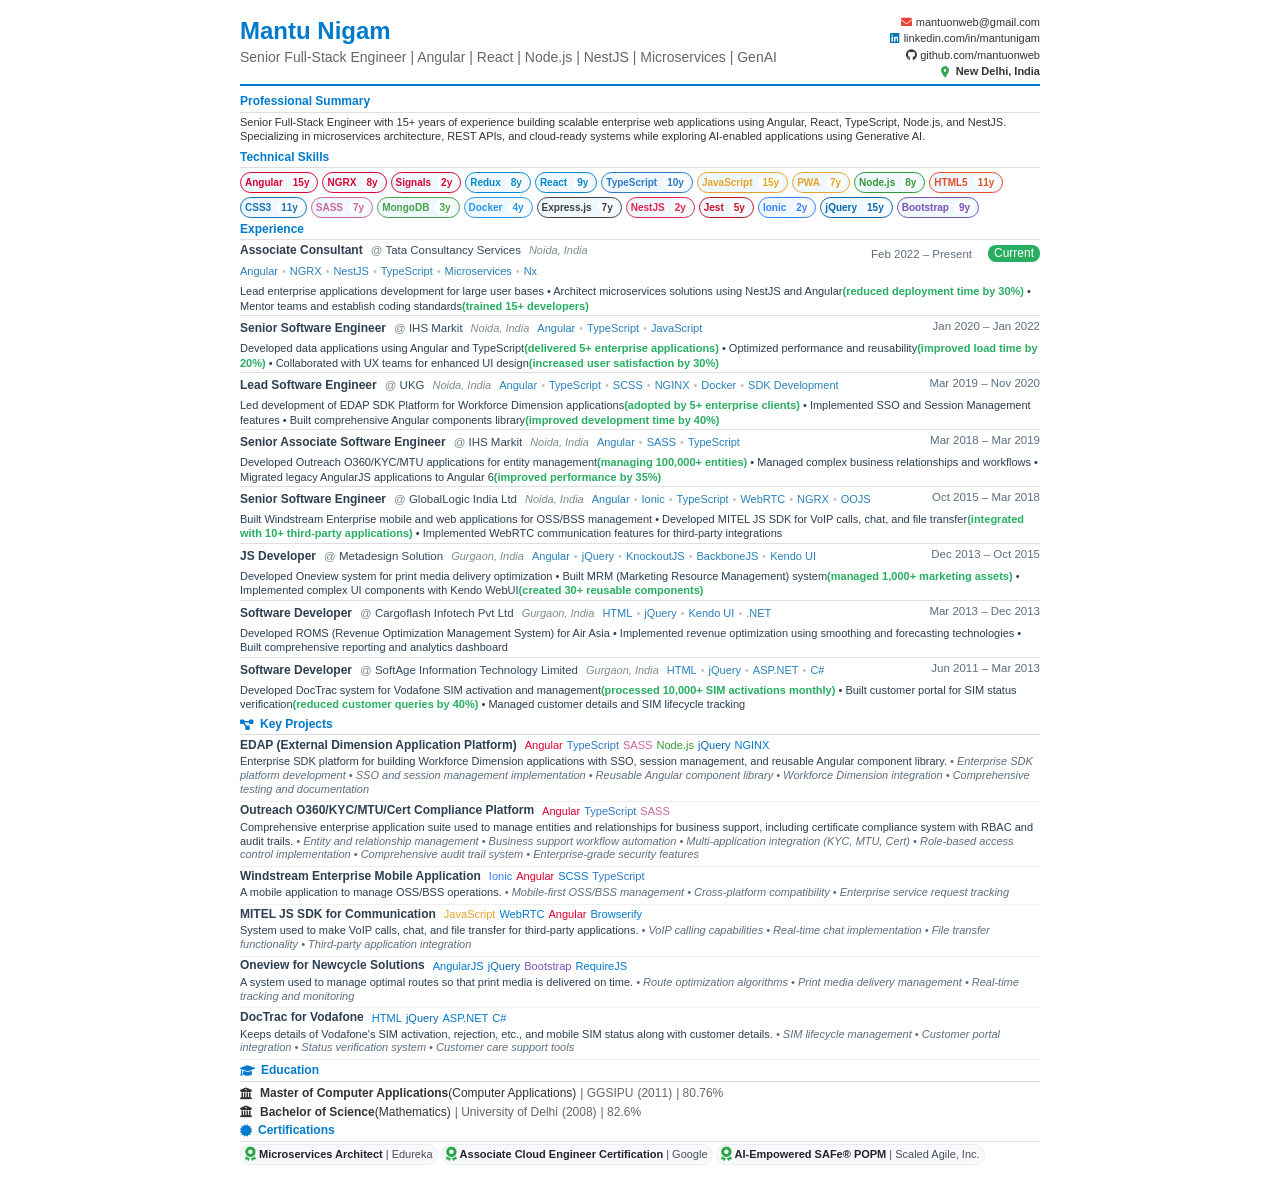
==== commit f171d8c7: "Auto-generated commit" ====
--- a/index.html
+++ b/index.html
@@ -137,7 +137,7 @@
     </script>
 
     <link rel="stylesheet" href="styles.css">
-  <style>@media (max-width: 480px){html{font-size:.6rem}}@media (max-width: 600px){html{font-size:.7rem}}@media (max-width: 800px){html{font-size:.75rem}}@media (max-width: 992px){html{font-size:.8rem}}</style><link rel="stylesheet" href="styles-XFKS2IUC.css" media="print" onload="this.media='all'"><noscript><link rel="stylesheet" href="styles-XFKS2IUC.css"></noscript></head>
+  <style>body{margin:0}@media (max-width: 480px){html{font-size:.6rem}}@media (max-width: 600px){html{font-size:.7rem}}@media (max-width: 800px){html{font-size:.75rem}}@media (max-width: 992px){html{font-size:.8rem}}</style><link rel="stylesheet" href="styles-3SWUX3ZW.css" media="print" onload="this.media='all'"><noscript><link rel="stylesheet" href="styles-3SWUX3ZW.css"></noscript></head>
   <body>
     <app-root></app-root>
     <!-- <link rel="modulepreload" href="chunk.js" /> -->
@@ -152,5 +152,5 @@
         }
       }
     </script>
-  <link rel="modulepreload" href="chunk-FDERIQAA.js"><script src="polyfills-5CFQRCPP.js" type="module"></script><script src="main-ZBL5NOMA.js" type="module"></script></body>
+  <link rel="modulepreload" href="chunk-FDERIQAA.js"><script src="polyfills-5CFQRCPP.js" type="module"></script><script src="main-JYUSQTG3.js" type="module"></script></body>
 </html>
--- a/styles-3SWUX3ZW.css
+++ b/styles-3SWUX3ZW.css
@@ -0,0 +1 @@
+body{margin:0}@media (max-width: 480px){html{font-size:.6rem}}@media (max-width: 600px){html{font-size:.7rem}}@media (max-width: 800px){html{font-size:.75rem}}@media (max-width: 992px){html{font-size:.8rem}}
--- a/styles-3SWUX3ZW.css
+++ b/styles-3SWUX3ZW.css
@@ -0,0 +1 @@
+body{margin:0}@media (max-width: 480px){html{font-size:.6rem}}@media (max-width: 600px){html{font-size:.7rem}}@media (max-width: 800px){html{font-size:.75rem}}@media (max-width: 992px){html{font-size:.8rem}}
